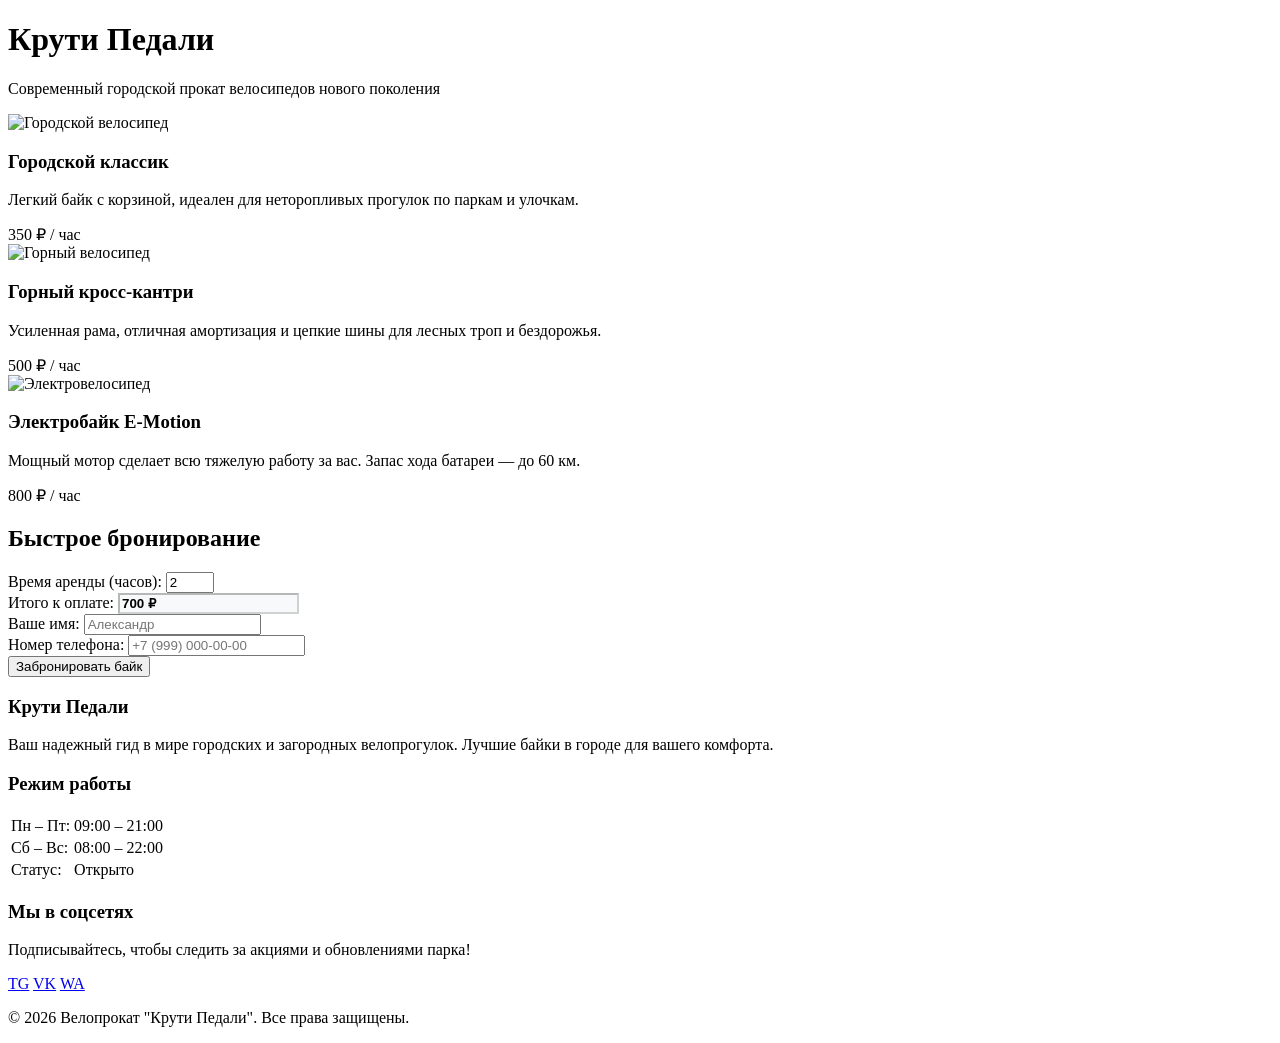
==== index.html @ fc75e069 "Add files via upload" ====
<!DOCTYPE html>
<html lang="ru">
<head>
  <meta charset="UTF-8">
  <meta name="viewport" content="width=device-width, initial-scale=1.0">
  <title>ВелоПрокат — Стильная аренда</title>
  
  <!-- Подключение шрифтов -->
  <link href="https://googleapis.com" rel="stylesheet">
  
  <!-- Подключение внешних стилей -->
  <link rel="stylesheet" href="css/s.css">
</head>
<body>

  <header>
    <h1>Крути Педали</h1>
    <p>Современный городской прокат велосипедов нового поколения</p>
  </header>

  <div class="container">
        <!-- ОБНОВЛЕННЫЙ КАТАЛОГ С РЕАЛЬНЫМИ ФОТОГРАФИЯМИ -->
    <div class="catalog">
      
      <!-- Карточка 1: Городской -->
      <div class="bike-card selected reveal-hidden" onclick="selectBike(this, 350, 'Городской')">
        <div class="bike-img-wrap">
          <img src="https://unsplash.com" alt="Городской велосипед" class="bike-photo">
        </div>
        <div class="bike-info">
          <h3>Городской классик</h3>
          <p class="bike-desc">Легкий байк с корзиной, идеален для неторопливых прогулок по паркам и улочкам.</p>
          <div class="bike-price">350 ₽ / час</div>
        </div>
      </div>
      
      <!-- Карточка 2: Горный -->
      <div class="bike-card reveal-hidden" onclick="selectBike(this, 500, 'Горный')">
        <div class="bike-img-wrap">
          <img src="https://unsplash.com" alt="Горный велосипед" class="bike-photo">
        </div>
        <div class="bike-info">
          <h3>Горный кросс-кантри</h3>
          <p class="bike-desc">Усиленная рама, отличная амортизация и цепкие шины для лесных троп и бездорожья.</p>
          <div class="bike-price">500 ₽ / час</div>
        </div>
      </div>
      
      <!-- Карточка 3: Электровелосипед -->
      <div class="bike-card reveal-hidden" onclick="selectBike(this, 800, 'Электро')">
        <div class="bike-img-wrap">
          <img src="https://unsplash.com" alt="Электровелосипед" class="bike-photo">
        </div>
        <div class="bike-info">
          <h3>Электробайк E-Motion</h3>
          <p class="bike-desc">Мощный мотор сделает всю тяжелую работу за вас. Запас хода батареи — до 60 км.</p>
          <div class="bike-price">800 ₽ / час</div>
        </div>
      </div>

    </div>


    <section class="booking-section reveal-hidden">
      <h2>Быстрое бронирование</h2>
      <form id="rentForm">
        <div class="form-row">
          <div class="form-group">
            <label for="hours">Время аренды (часов):</label>
            <input type="number" id="hours" min="1" max="24" value="2" oninput="calculateTotal()">
          </div>
          <div class="form-group">
            <label>Итого к оплате:</label>
            <input type="text" id="totalDisplay" value="700 ₽" disabled style="background: #f8f9fa; font-weight: bold; color: var(--primary);">
          </div>
        </div>

        <div class="form-row">
          <div class="form-group">
            <label for="name">Ваше имя:</label>
            <input type="text" id="name" placeholder="Александр" required>
          </div>
          <div class="form-group">
            <label for="phone">Номер телефона:</label>
            <input type="tel" id="phone" placeholder="+7 (999) 000-00-00" required>
          </div>
        </div>

        <button type="submit">Забронировать байк</button>
      </form>

      <div id="result"></div>
    </section>
  <!-- ... предыдущий код (контейнер и секция бронирования) ... -->
  </div>

  <!-- КРАСИВЫЙ ПОДВАЛ (FOOTER) -->
  <footer class="site-footer">
    <div class="footer-container">
      
      <!-- Блок 1: О нас -->
      <div class="footer-block reveal-hidden">
        <h3>Крути Педали</h3>
        <p>Ваш надежный гид в мире городских и загородных велопрогулок. Лучшие байки в городе для вашего комфорта.</p>
      </div>

      <!-- Блок 2: График работы -->
      <div class="footer-block reveal-hidden">
        <h3>Режим работы</h3>
        <table class="schedule-table">
          <tr><td>Пн – Пт:</td><td>09:00 – 21:00</td></tr>
          <tr><td>Сб – Вс:</td><td>08:00 – 22:00</td></tr>
          <tr><td class="status-title">Статус:</td><td class="status-value">Открыто</td></tr>
        </table>
      </div>

      <!-- Блок 3: Соцсети -->
      <div class="footer-block reveal-hidden">
        <h3>Мы в соцсетях</h3>
        <p>Подписывайтесь, чтобы следить за акциями и обновлениями парка!</p>
        <div class="social-links">
          <a href="#" class="social-icon telegram" title="Telegram">TG</a>
          <a href="#" class="social-icon vk" title="ВКонтакте">VK</a>
          <a href="#" class="social-icon whatsapp" title="WhatsApp">WA</a>
        </div>
      </div>

    </div>
    
    <!-- Нижняя полоса с копирайтом -->
    <div class="footer-bottom">
      <p>&copy; 2026 Велопрокат "Крути Педали". Все права защищены.</p>
    </div>
  </footer>

  <!-- Подключение локального скрипта -->
  <script src="js/s.js"></script>
</body>
</html>
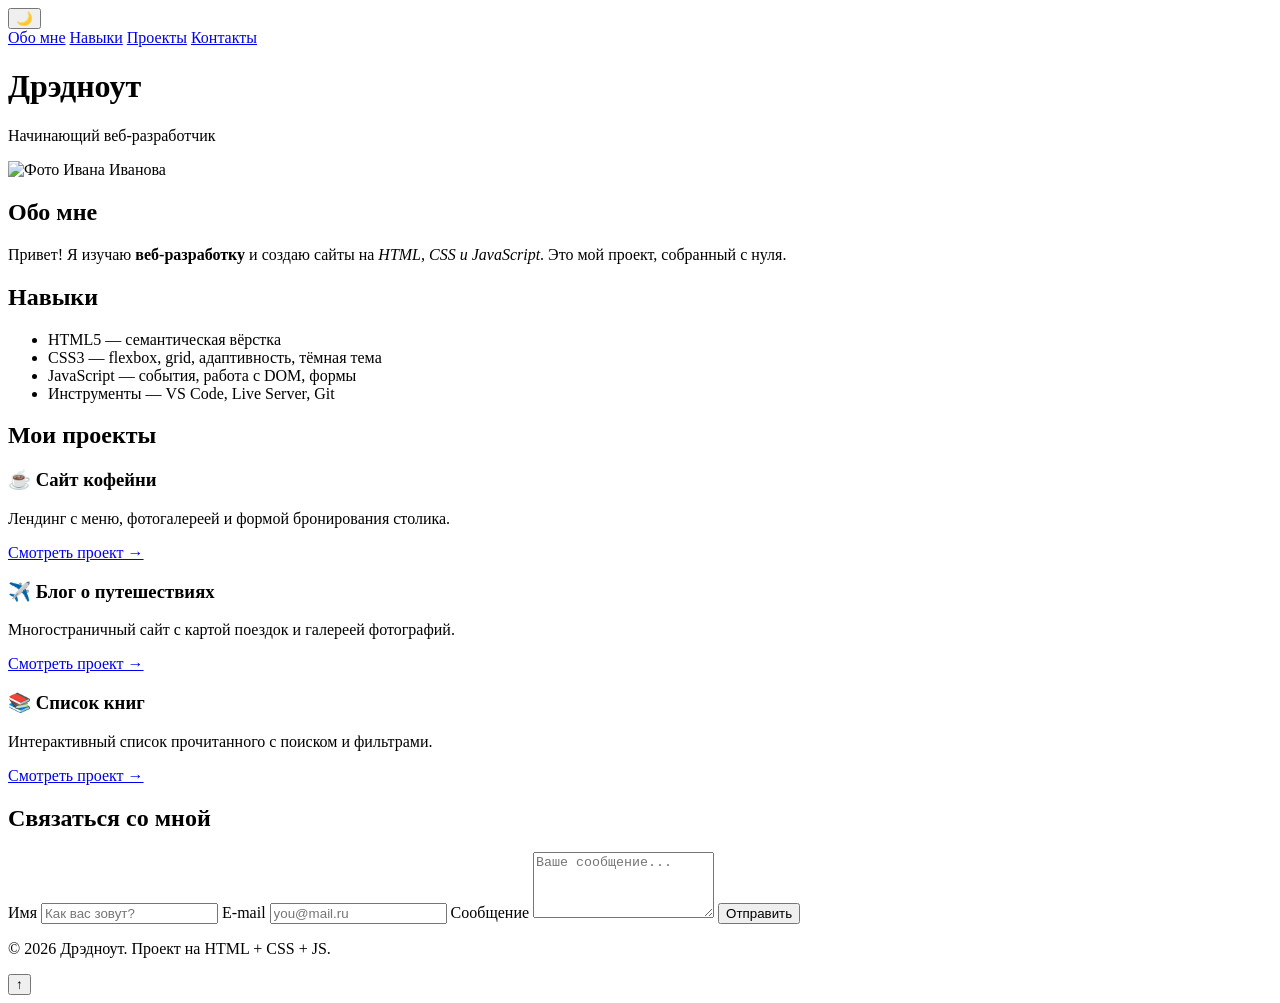
==== commit aa8b6b3e: "index.html" ====
--- a/index.html
+++ b/index.html
@@ -1,140 +1,97 @@
 <!DOCTYPE html>
 <html lang="ru">
 <head>
-  <meta charset="UTF-8">
-  <meta name="viewport" content="width=device-width, initial-scale=1.0">
-  <title>ВелоПрокат — Стильная аренда</title>
-  
-  <!-- Подключение шрифтов -->
-  <link href="https://googleapis.com" rel="stylesheet">
-  
-  <!-- Подключение внешних стилей -->
-  <link rel="stylesheet" href="css/s.css">
+    <meta charset="UTF-8">
+    <meta name="viewport" content="width=device-width, initial-scale=1.0">
+    <meta name="description" content="Портфолио начинающего веб-разработчика">
+    <title>Дрэдноут — веб-разработчик</title>
+    <link rel="stylesheet" href="css/style.css">
 </head>
 <body>
 
-  <header>
-    <h1>Крути Педали</h1>
-    <p>Современный городской прокат велосипедов нового поколения</p>
-  </header>
+    <!-- ШАПКА -->
+    <header>
+        <button id="theme-toggle" title="Сменить тему">🌙</button>
+        <nav>
+            <a href="#about">Обо мне</a>
+            <a href="#skills">Навыки</a>
+            <a href="#projects">Проекты</a>
+            <a href="#contacts">Контакты</a>
+        </nav>
+        <h1>Дрэдноут</h1>
+        <p>Начинающий веб-разработчик</p>
+    </header>
 
-  <div class="container">
-        <!-- ОБНОВЛЕННЫЙ КАТАЛОГ С РЕАЛЬНЫМИ ФОТОГРАФИЯМИ -->
-    <div class="catalog">
-      
-      <!-- Карточка 1: Городской -->
-      <div class="bike-card selected reveal-hidden" onclick="selectBike(this, 350, 'Городской')">
-        <div class="bike-img-wrap">
-          <img src="https://unsplash.com" alt="Городской велосипед" class="bike-photo">
-        </div>
-        <div class="bike-info">
-          <h3>Городской классик</h3>
-          <p class="bike-desc">Легкий байк с корзиной, идеален для неторопливых прогулок по паркам и улочкам.</p>
-          <div class="bike-price">350 ₽ / час</div>
-        </div>
-      </div>
-      
-      <!-- Карточка 2: Горный -->
-      <div class="bike-card reveal-hidden" onclick="selectBike(this, 500, 'Горный')">
-        <div class="bike-img-wrap">
-          <img src="https://unsplash.com" alt="Горный велосипед" class="bike-photo">
-        </div>
-        <div class="bike-info">
-          <h3>Горный кросс-кантри</h3>
-          <p class="bike-desc">Усиленная рама, отличная амортизация и цепкие шины для лесных троп и бездорожья.</p>
-          <div class="bike-price">500 ₽ / час</div>
-        </div>
-      </div>
-      
-      <!-- Карточка 3: Электровелосипед -->
-      <div class="bike-card reveal-hidden" onclick="selectBike(this, 800, 'Электро')">
-        <div class="bike-img-wrap">
-          <img src="https://unsplash.com" alt="Электровелосипед" class="bike-photo">
-        </div>
-        <div class="bike-info">
-          <h3>Электробайк E-Motion</h3>
-          <p class="bike-desc">Мощный мотор сделает всю тяжелую работу за вас. Запас хода батареи — до 60 км.</p>
-          <div class="bike-price">800 ₽ / час</div>
-        </div>
-      </div>
+    <main>
+        <!-- ОБО МНЕ -->
+        <section id="about">
+            <img src="img/ava.svg" alt="Фото Ивана Иванова" width="160" height="160">
+            <div>
+                <h2>Обо мне</h2>
+                <p>Привет! Я изучаю <strong>веб-разработку</strong> и создаю сайты
+                   на <em>HTML, CSS и JavaScript</em>. Это мой проект, собранный с нуля.</p>
+            </div>
+        </section>
 
-    </div>
+        <!-- НАВЫКИ -->
+        <section id="skills">
+            <h2>Навыки</h2>
+            <ul>
+                <li>HTML5 — семантическая вёрстка</li>
+                <li>CSS3 — flexbox, grid, адаптивность, тёмная тема</li>
+                <li>JavaScript — события, работа с DOM, формы</li>
+                <li>Инструменты — VS Code, Live Server, Git</li>
+            </ul>
+        </section>
 
+        <!-- ПРОЕКТЫ -->
+        <section id="projects">
+            <h2>Мои проекты</h2>
+            <article>
+                <h3>☕ Сайт кофейни</h3>
+                <p>Лендинг с меню, фотогалереей и формой бронирования столика.</p>
+                <a href="#">Смотреть проект →</a>
+            </article>
+            <article>
+                <h3>✈️ Блог о путешествиях</h3>
+                <p>Многостраничный сайт с картой поездок и галереей фотографий.</p>
+                <a href="#">Смотреть проект →</a>
+            </article>
+            <article>
+                <h3>📚 Список книг</h3>
+                <p>Интерактивный список прочитанного с поиском и фильтрами.</p>
+                <a href="#">Смотреть проект →</a>
+            </article>
+        </section>
 
-    <section class="booking-section reveal-hidden">
-      <h2>Быстрое бронирование</h2>
-      <form id="rentForm">
-        <div class="form-row">
-          <div class="form-group">
-            <label for="hours">Время аренды (часов):</label>
-            <input type="number" id="hours" min="1" max="24" value="2" oninput="calculateTotal()">
-          </div>
-          <div class="form-group">
-            <label>Итого к оплате:</label>
-            <input type="text" id="totalDisplay" value="700 ₽" disabled style="background: #f8f9fa; font-weight: bold; color: var(--primary);">
-          </div>
-        </div>
+        <!-- КОНТАКТЫ -->
+        <section id="contacts">
+            <h2>Связаться со мной</h2>
+            <form action="#" method="POST">
+                <label for="name">Имя</label>
+                <input type="text" id="name" name="name" placeholder="Как вас зовут?" required>
 
-        <div class="form-row">
-          <div class="form-group">
-            <label for="name">Ваше имя:</label>
-            <input type="text" id="name" placeholder="Александр" required>
-          </div>
-          <div class="form-group">
-            <label for="phone">Номер телефона:</label>
-            <input type="tel" id="phone" placeholder="+7 (999) 000-00-00" required>
-          </div>
-        </div>
+                <label for="email">E-mail</label>
+                <input type="email" id="email" name="email" placeholder="you@mail.ru" required>
 
-        <button type="submit">Забронировать байк</button>
-      </form>
+                <label for="msg">Сообщение</label>
+                <textarea id="msg" name="message" rows="4" placeholder="Ваше сообщение..." required></textarea>
 
-      <div id="result"></div>
-    </section>
-  <!-- ... предыдущий код (контейнер и секция бронирования) ... -->
-  </div>
+                <button type="submit">Отправить</button>
+            </form>
+            <p id="form-status" role="status"></p>
+        </section>
+    </main>
 
-  <!-- КРАСИВЫЙ ПОДВАЛ (FOOTER) -->
-  <footer class="site-footer">
-    <div class="footer-container">
-      
-      <!-- Блок 1: О нас -->
-      <div class="footer-block reveal-hidden">
-        <h3>Крути Педали</h3>
-        <p>Ваш надежный гид в мире городских и загородных велопрогулок. Лучшие байки в городе для вашего комфорта.</p>
-      </div>
+    <!-- ПОДВАЛ -->
+    <footer>
+        <p>© <span id="year">2026</span> Дрэдноут. Проект на HTML + CSS + JS.</p>
+    </footer>
 
-      <!-- Блок 2: График работы -->
-      <div class="footer-block reveal-hidden">
-        <h3>Режим работы</h3>
-        <table class="schedule-table">
-          <tr><td>Пн – Пт:</td><td>09:00 – 21:00</td></tr>
-          <tr><td>Сб – Вс:</td><td>08:00 – 22:00</td></tr>
-          <tr><td class="status-title">Статус:</td><td class="status-value">Открыто</td></tr>
-        </table>
-      </div>
+    <!-- КНОПКА «НАВЕРХ» -->
+    <button id="to-top" title="Наверх">↑</button>
 
-      <!-- Блок 3: Соцсети -->
-      <div class="footer-block reveal-hidden">
-        <h3>Мы в соцсетях</h3>
-        <p>Подписывайтесь, чтобы следить за акциями и обновлениями парка!</p>
-        <div class="social-links">
-          <a href="#" class="social-icon telegram" title="Telegram">TG</a>
-          <a href="#" class="social-icon vk" title="ВКонтакте">VK</a>
-          <a href="#" class="social-icon whatsapp" title="WhatsApp">WA</a>
-        </div>
-      </div>
-
-    </div>
-    
-    <!-- Нижняя полоса с копирайтом -->
-    <div class="footer-bottom">
-      <p>&copy; 2026 Велопрокат "Крути Педали". Все права защищены.</p>
-    </div>
-  </footer>
-
-  <!-- Подключение локального скрипта -->
-  <script src="js/s.js"></script>
+    <!-- JAVASCRIPT (defer = выполнится после загрузки HTML) -->
+    <script src="js/script.js" defer></script>
 </body>
 </html>
-
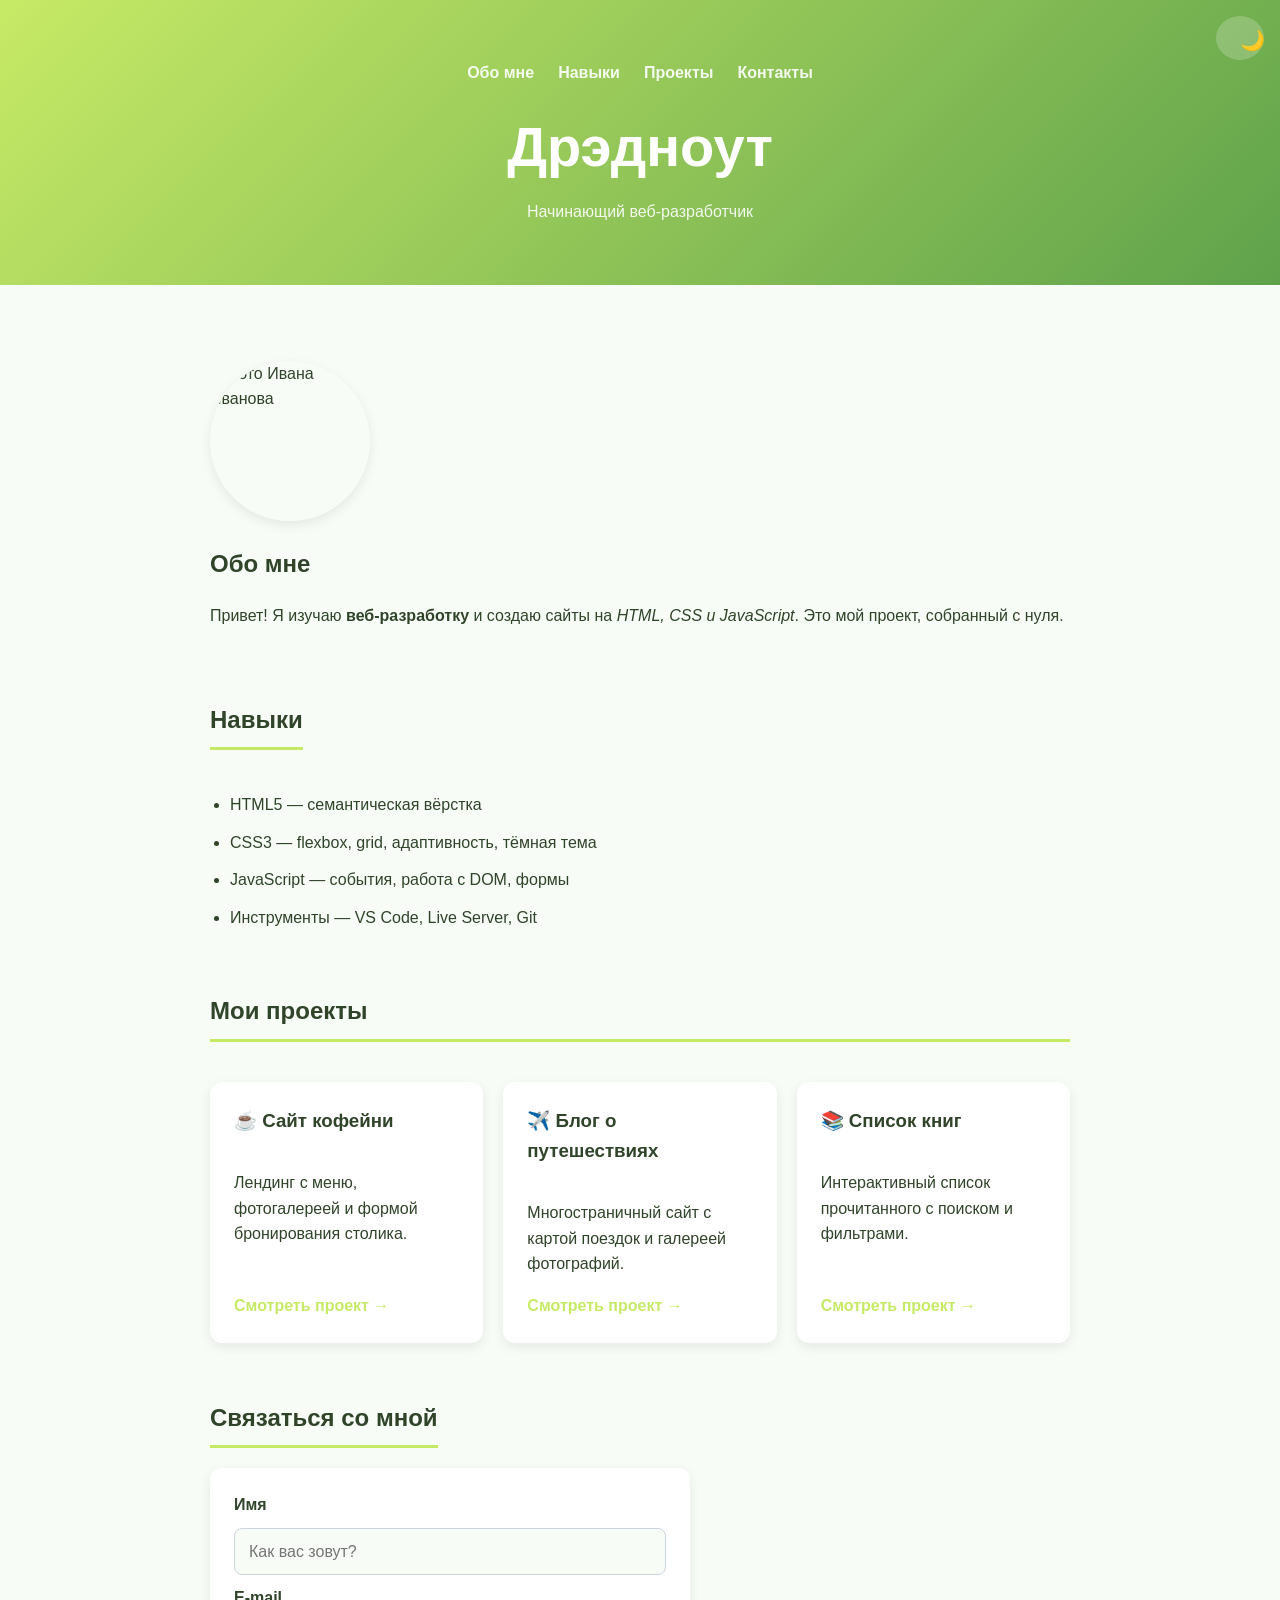
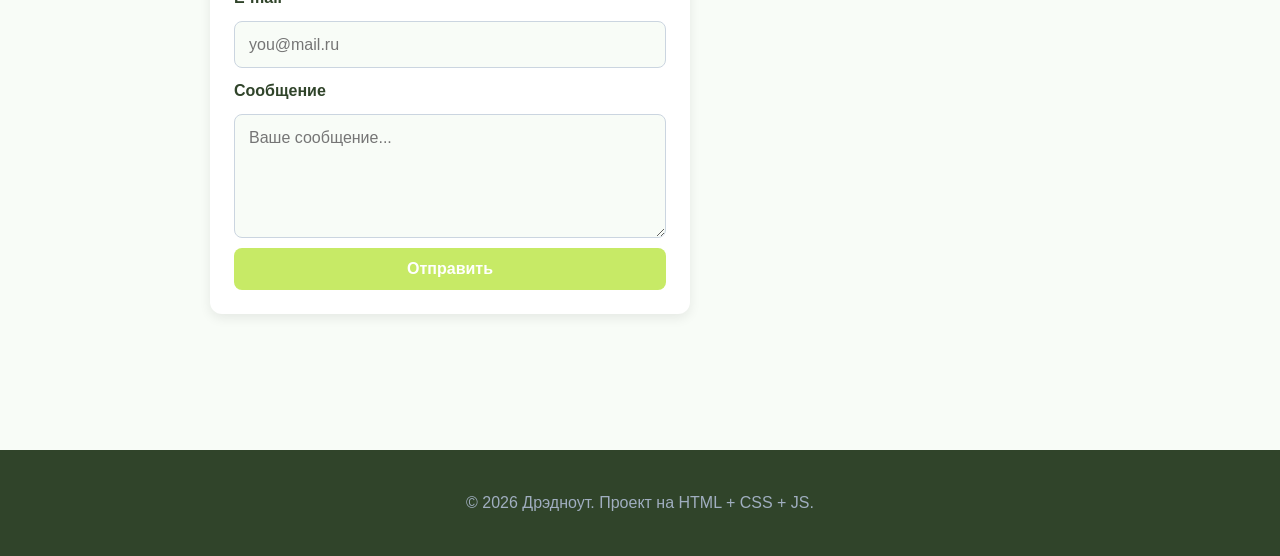
==== commit ea077b45: "Update index.html" ====
--- a/index.html
+++ b/index.html
@@ -25,7 +25,7 @@
     <main>
         <!-- ОБО МНЕ -->
         <section id="about">
-            <img src="img/ava.svg" alt="Фото Ивана Иванова" width="160" height="160">
+            <img src="avatar/ava.svg" alt="Фото Ивана Иванова" width="160" height="160">
             <div>
                 <h2>Обо мне</h2>
                 <p>Привет! Я изучаю <strong>веб-разработку</strong> и создаю сайты
--- a/css/style.css
+++ b/css/style.css
@@ -0,0 +1,267 @@
+/* ============ 0. ПЕРЕМЕННЫЕ И СБРОС ============ */
+:root {
+    --color-main: #c7ea66;
+    --color-main-dark: #c7ea66;
+    --color-accent: #ffd700;
+    --color-dark: #30442a;
+    --color-text: #30442a;
+    --color-bg: #f8fcf7;
+    --color-card: #ffffff;
+    --color-border: #cbd5e0;
+    --radius: 12px;
+    --shadow: 0 4px 12px rgba(0, 0, 0, 0.08);
+}
+
+/* Тёмная тема: переключается кнопкой через <html class="dark"> */
+html.dark {
+        --color-text: #e2e8f0;
+        --color-bg: #30442a;
+        --color-card: #30442a;
+        --color-border: #4a5568;
+        --color-dark: #30442a;
+        --shadow: 0 4px 12px rgba(0, 0, 0, 0.4);
+}
+
+*, *::before, *::after { box-sizing: border-box; }
+
+html { scroll-behavior: smooth; }   /* плавная прокрутка к якорям */
+
+body {
+    margin: 0;
+    font-family: 'Segoe UI', Arial, sans-serif;
+    font-size: 16px;
+    line-height: 1.6;
+    color: var(--color-text);
+    background: var(--color-bg);
+}
+
+img { max-width: 100%; height: auto; display: block; }
+
+/* ============ 1. ШАПКА И НАВИГАЦИЯ ============ */
+header {
+    position: relative;             /* чтобы позиционировать кнопку темы */
+    background: linear-gradient(135deg, #c7ea66, #5fa24b);
+    color: #fff;
+    text-align: center;
+    padding: 60px 20px;
+}
+
+header h1 {
+    font-size: clamp(2rem, 5vw, 3.5rem);
+    margin: 16px 0 8px;
+}
+
+header p { margin: 0; opacity: 0.9; }
+
+nav {
+    display: flex;
+    justify-content: center;
+    flex-wrap: wrap;
+    gap: 24px;
+}
+
+nav a {
+    color: rgba(255, 255, 255, 0.9);
+    text-decoration: none;
+    font-weight: 600;
+    transition: color 0.2s;
+}
+
+nav a:hover { color: var(--color-accent); }
+
+/* Кнопка смены темы в углу шапки */
+#theme-toggle {
+    position: absolute;
+    top: 16px;
+    right: 16px;
+    width: 44px;
+    height: 44px;
+    background: rgba(255, 255, 255, 0.2);
+    border: none;
+    border-radius: 50%;
+    font-size: 20px;
+    cursor: pointer;
+    transition: background 0.2s;
+}
+
+#theme-toggle:hover { background: rgba(255, 255, 255, 0.35); }
+
+/* ============ 2. ОСНОВНОЙ КОНТЕНТ ============ */
+main {
+    max-width: 900px;
+    margin: 0 auto;
+    padding: 20px;
+}
+
+section { margin: 56px 0; }
+
+section h2 {
+    color: var(--color-text);
+    border-bottom: 3px solid var(--color-main);
+    padding-bottom: 8px;
+    display: inline-block;
+    margin-top: 0;
+}
+
+/* «Обо мне»: фото слева, текст справа */
+#about {
+    display: flex;
+    flex-wrap: wrap;
+    align-items: center;
+    gap: 24px;
+}
+
+#about img {
+    border-radius: 50%;
+    width: 160px;
+    height: 160px;
+    object-fit: cover;
+    box-shadow: var(--shadow);
+}
+
+#about h2 { display: block; border: none; padding: 0; }
+
+/* ============ 3. НАВЫКИ ============ */
+#skills ul { padding-left: 20px; }
+#skills li { padding: 6px 0; }
+
+/* ============ 4. КАРТОЧКИ ПРОЕКТОВ ============ */
+#projects {
+    display: grid;
+    grid-template-columns: repeat(auto-fit, minmax(260px, 1fr));
+    gap: 20px;
+}
+
+#projects h2 { grid-column: 1 / -1; }   /* заголовок на всю ширину */
+
+article {
+    display: flex;
+    flex-direction: column;
+    background: var(--color-card);
+    border-radius: var(--radius);
+    box-shadow: var(--shadow);
+    padding: 24px;
+    transition: transform 0.2s, box-shadow 0.2s;
+}
+
+article:hover {
+    transform: translateY(-4px);
+    box-shadow: 0 8px 20px rgba(0, 0, 0, 0.12);
+}
+
+article h3 { margin-top: 0; }
+
+article a {
+    margin-top: auto;              /* прижать ссылку к низу карточки */
+    color: var(--color-main);
+    font-weight: 600;
+    text-decoration: none;
+}
+
+article a:hover { text-decoration: underline; }
+
+/* ============ 5. ФОРМА И СООБЩЕНИЕ ============ */
+form {
+    display: flex;
+    flex-direction: column;
+    gap: 10px;
+    background: var(--color-card);
+    padding: 24px;
+    border-radius: var(--radius);
+    box-shadow: var(--shadow);
+    max-width: 480px;
+}
+
+label { font-weight: 600; }
+
+input, textarea {
+    padding: 10px 14px;
+    border: 1px solid var(--color-border);
+    border-radius: 8px;
+    font: inherit;
+    background: var(--color-bg);
+    color: var(--color-text);
+}
+
+input:focus, textarea:focus {
+    outline: none;
+    border-color: var(--color-main);
+    box-shadow: 0 0 0 3px rgba(43, 108, 176, 0.25);
+}
+
+input:invalid:not(:placeholder-shown),
+textarea:invalid:not(:placeholder-shown) {
+    border-color: #e53e3e;
+}
+
+button {
+    background: var(--color-main);
+    color: #fff;
+    border: none;
+    padding: 12px 24px;
+    border-radius: 8px;
+    font-size: 1rem;
+    font-weight: 600;
+    cursor: pointer;
+    transition: background 0.2s;
+}
+
+button:hover { background: var(--color-main-dark); }
+
+/* Сообщение об успешной отправке (показывается через класс .visible из JS) */
+#form-status {
+    max-width: 480px;
+    margin-top: 12px;
+    border-radius: 8px;
+    color: #2f855a;
+    font-weight: 600;
+    opacity: 0;
+    transition: opacity 0.3s;
+}
+
+#form-status.visible {
+    opacity: 1;
+    padding: 12px;
+    background: #f0fff4;
+}
+
+/* ============ 6. ПОДВАЛ ============ */
+footer {
+    background: var(--color-dark);
+    color: #a0aec0;
+    text-align: center;
+    padding: 24px;
+    margin-top: 60px;
+}
+
+/* ============ 7. КНОПКА «НАВЕРХ» ============ */
+#to-top {
+    position: fixed;
+    bottom: 24px;
+    right: 24px;
+    width: 48px;
+    height: 48px;
+    border-radius: 50%;
+    border: none;
+    background: var(--color-main);
+    color: #fff;
+    font-size: 22px;
+    cursor: pointer;
+    box-shadow: var(--shadow);
+    opacity: 0;
+    visibility: hidden;             /* скрыта, пока не прокрутили */
+    transition: opacity 0.3s, visibility 0.3s;
+}
+
+#to-top.visible {
+    opacity: 1;
+    visibility: visible;
+}
+
+/* ============ 8. АДАПТИВНОСТЬ ============ */
+@media (max-width: 600px) {
+    header { padding: 48px 16px 40px; }
+    nav { gap: 14px; font-size: 0.9rem; }
+    #about { flex-direction: column; text-align: center; }
+    section { margin: 40px 0; }
+}
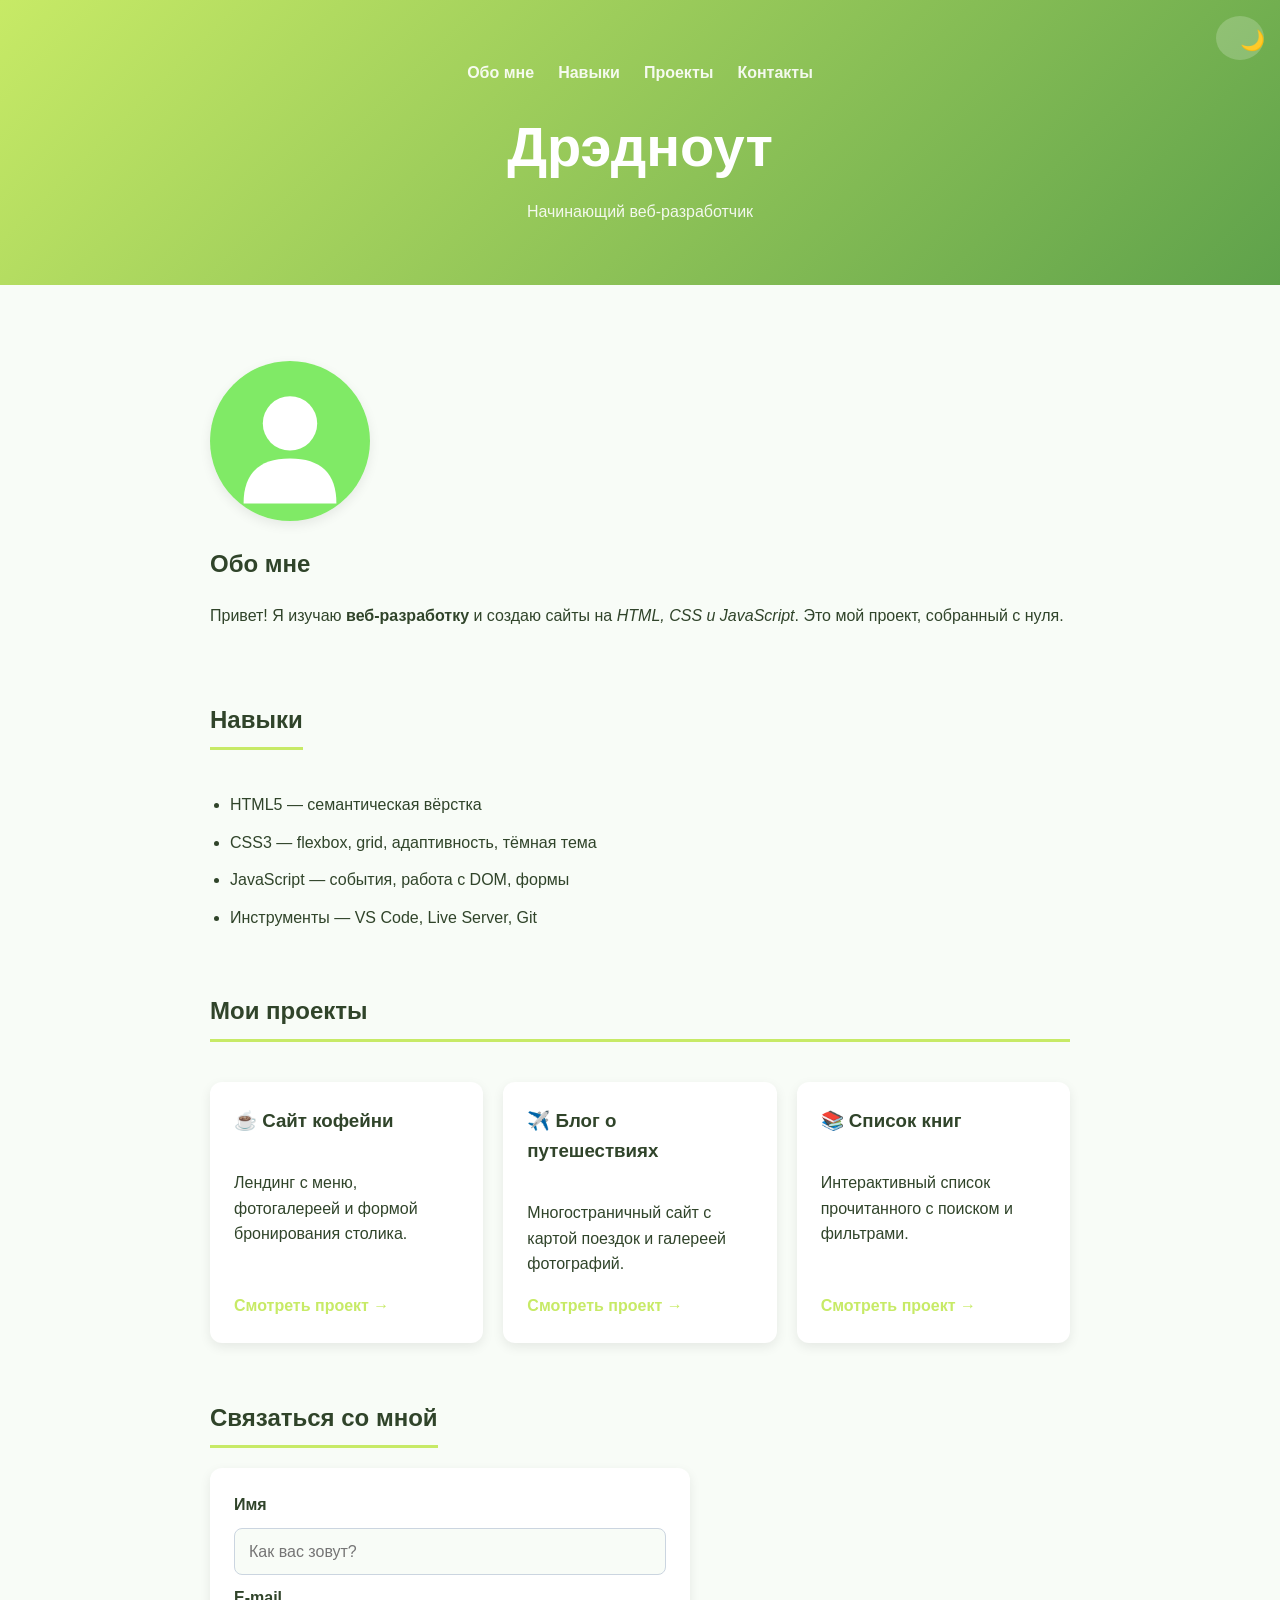
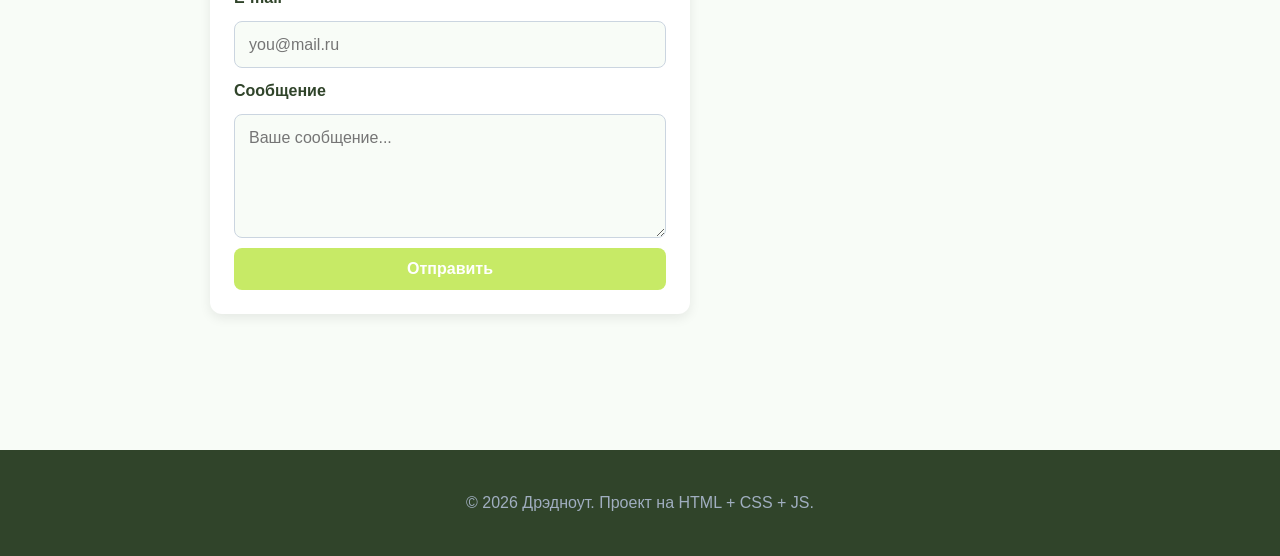
==== commit 47e6591d: "Update index.html" ====
--- a/index.html
+++ b/index.html
@@ -25,7 +25,7 @@
     <main>
         <!-- ОБО МНЕ -->
         <section id="about">
-            <img src="avatar/ava.svg" alt="Фото Ивана Иванова" width="160" height="160">
+            <img src="avatar/avatar.svg" alt="Фото Ивана Иванова" width="160" height="160">
             <div>
                 <h2>Обо мне</h2>
                 <p>Привет! Я изучаю <strong>веб-разработку</strong> и создаю сайты
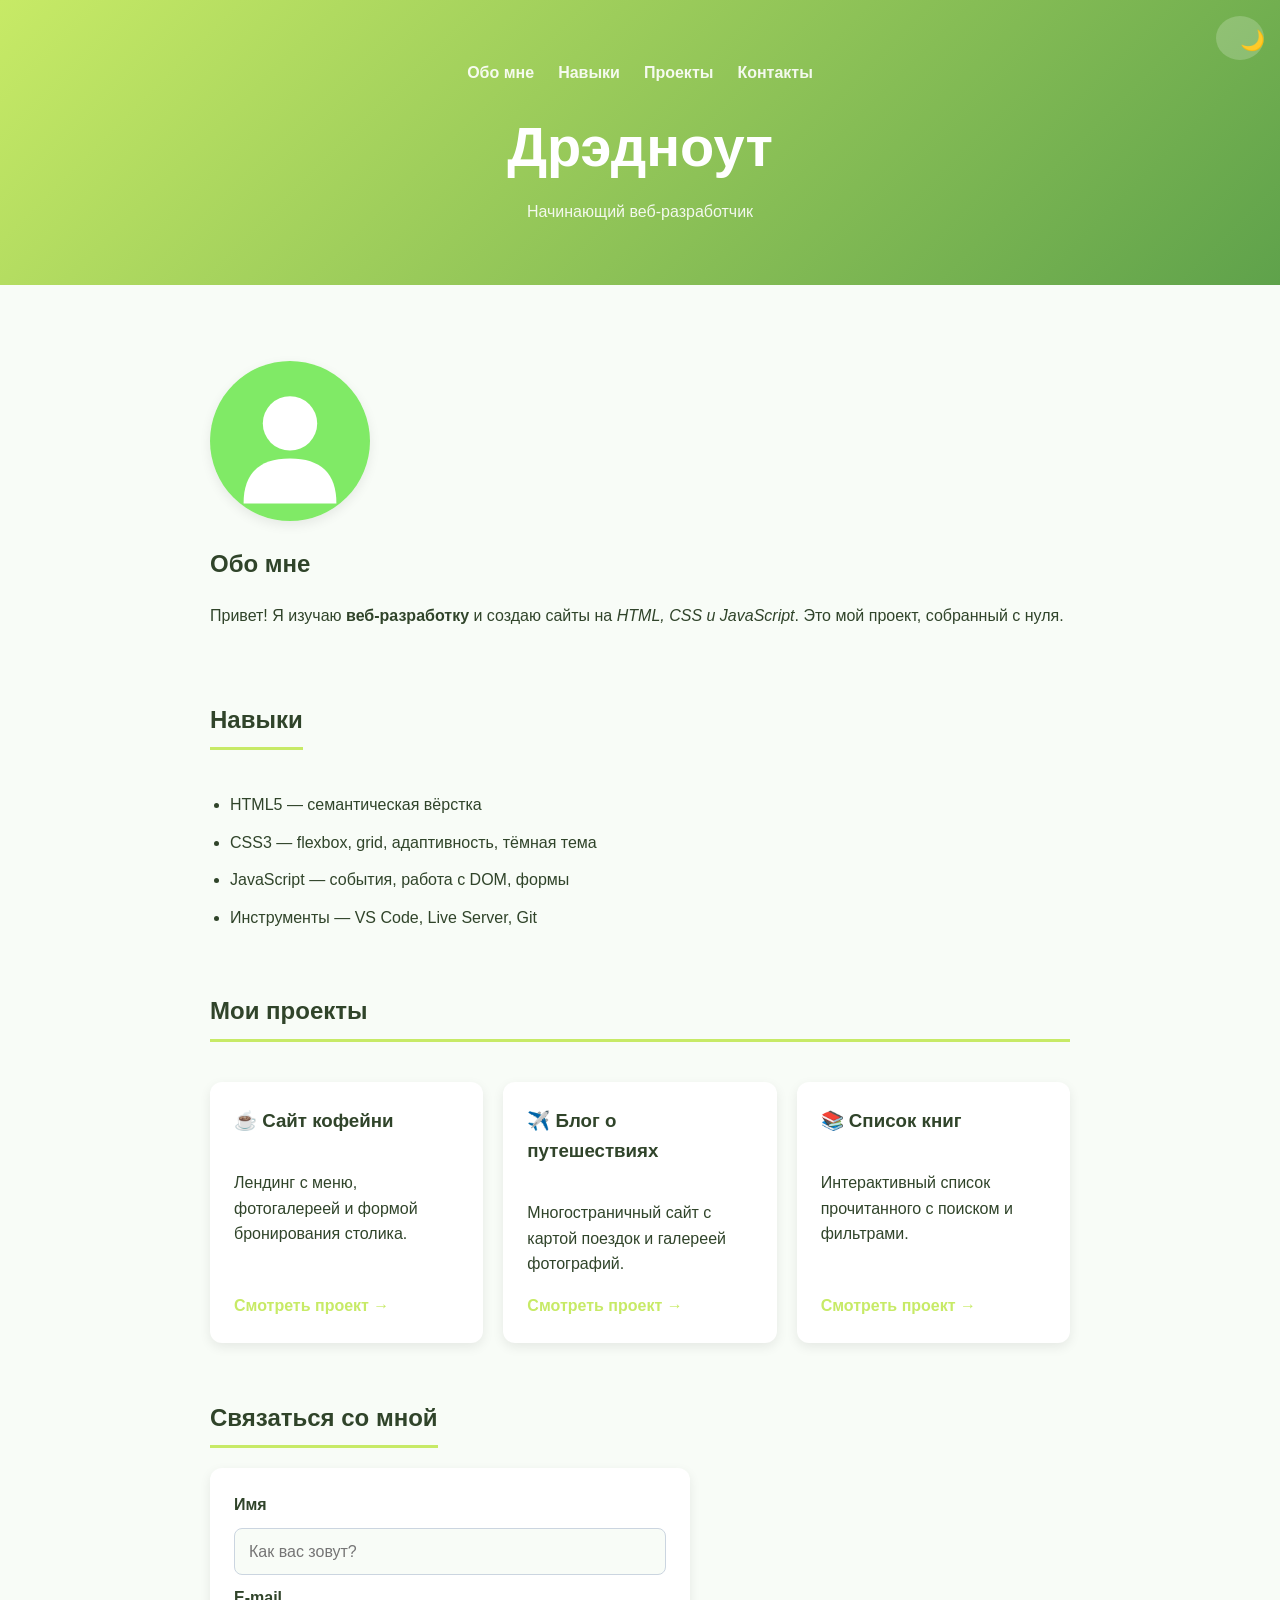
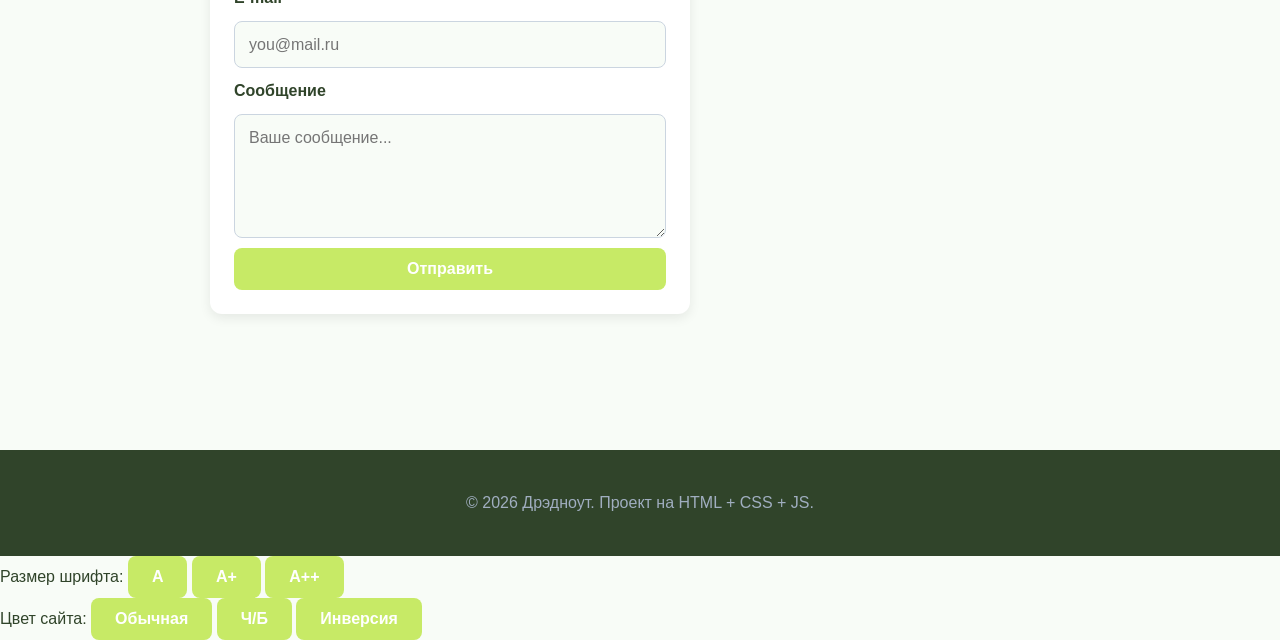
==== commit 0be30593: "Update index.html" ====
--- a/index.html
+++ b/index.html
@@ -95,3 +95,18 @@
     <script src="js/script.js" defer></script>
 </body>
 </html>
+<!-- ПАНЕЛЬ ДЛЯ СЛАБОВИДЯЩИХ -->
+<div id="accessibility-panel" class="a11y-panel" role="region" aria-label="Панель для слабовидящих">
+    <div class="a11y-group">
+        <span>Размер шрифта:</span>
+        <button id="font-normal" aria-label="Обычный шрифт">А</button>
+        <button id="font-large" aria-label="Увеличенный шрифт">А+</button>
+        <button id="font-xlarge" aria-label="Очень большой шрифт">А++</button>
+    </div>
+    <div class="a11y-group">
+        <span>Цвет сайта:</span>
+        <button id="theme-default" aria-label="Обычная тема">Обычная</button>
+        <button id="theme-bw" class="btn-bw" aria-label="Черно-белая тема">Ч/Б</button>
+        <button id="theme-invert" class="btn-invert" aria-label="Инверсная тема">Инверсия</button>
+    </div>
+</div>
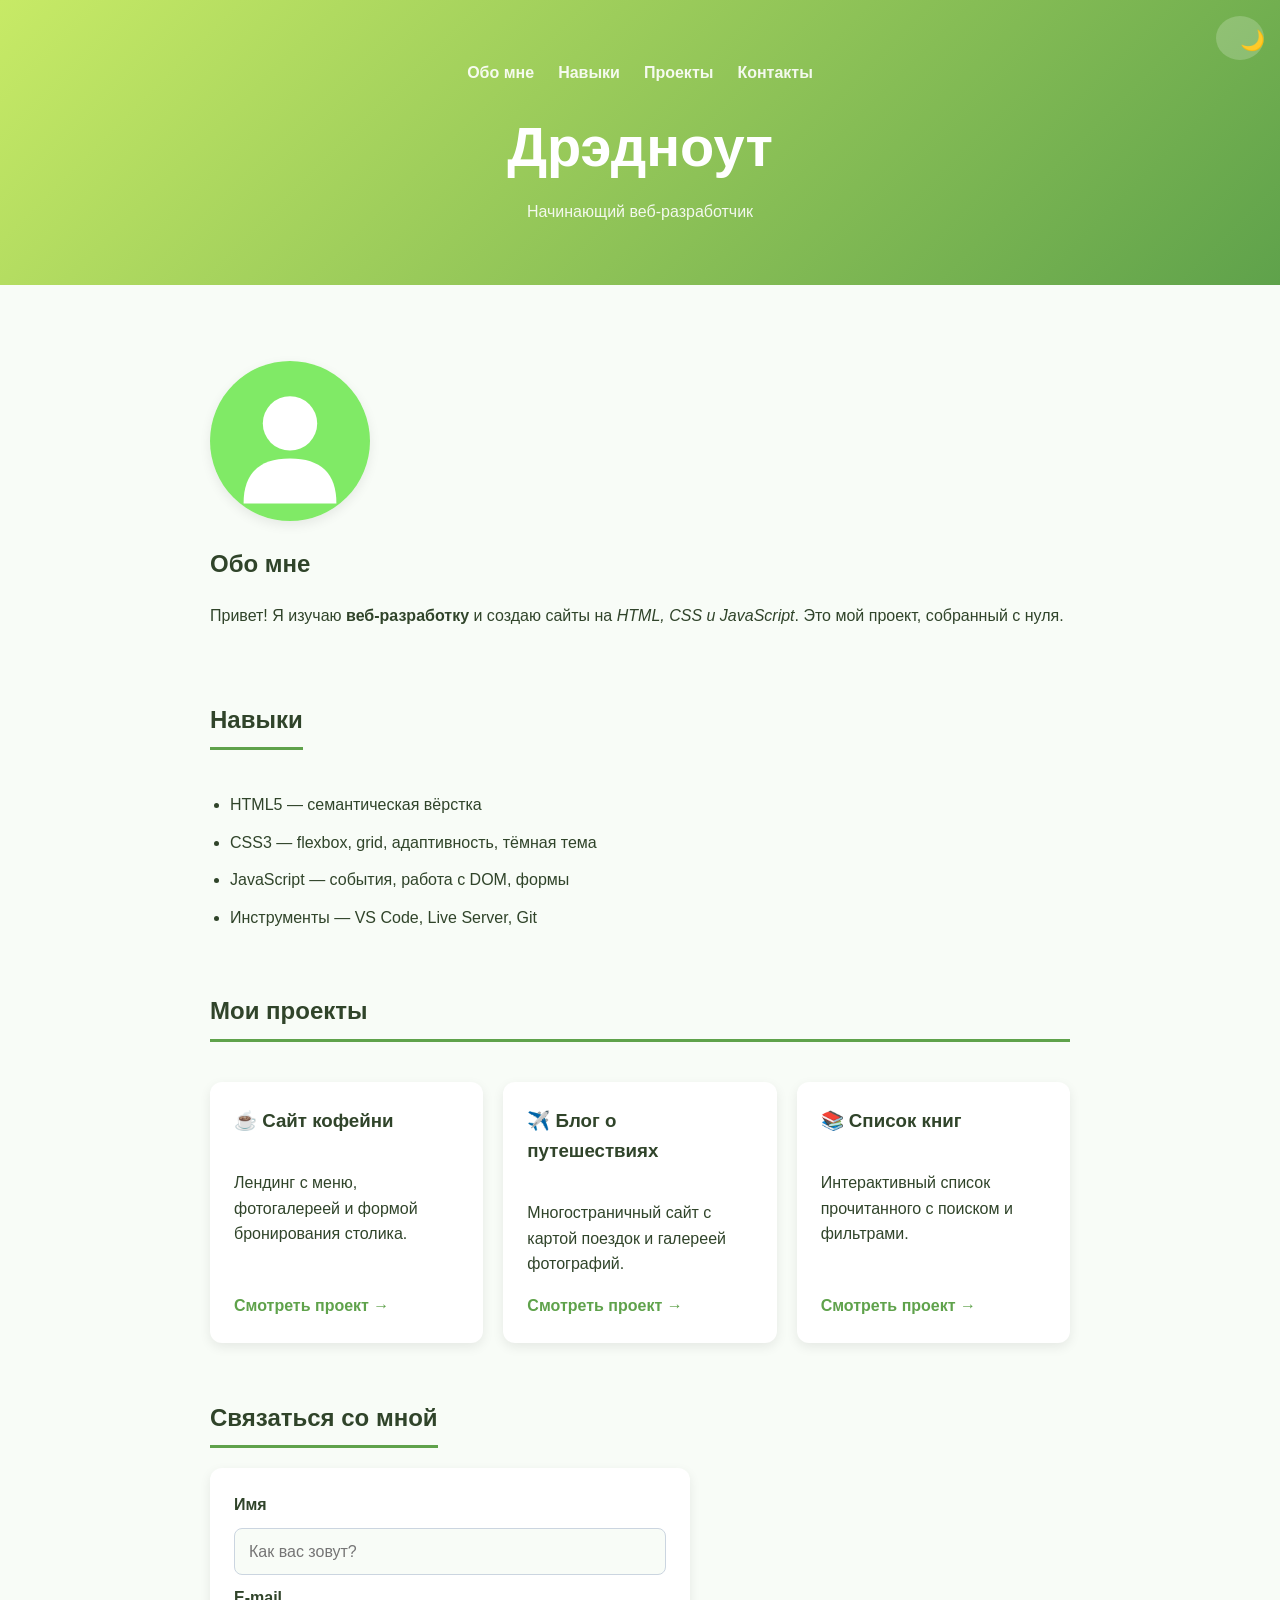
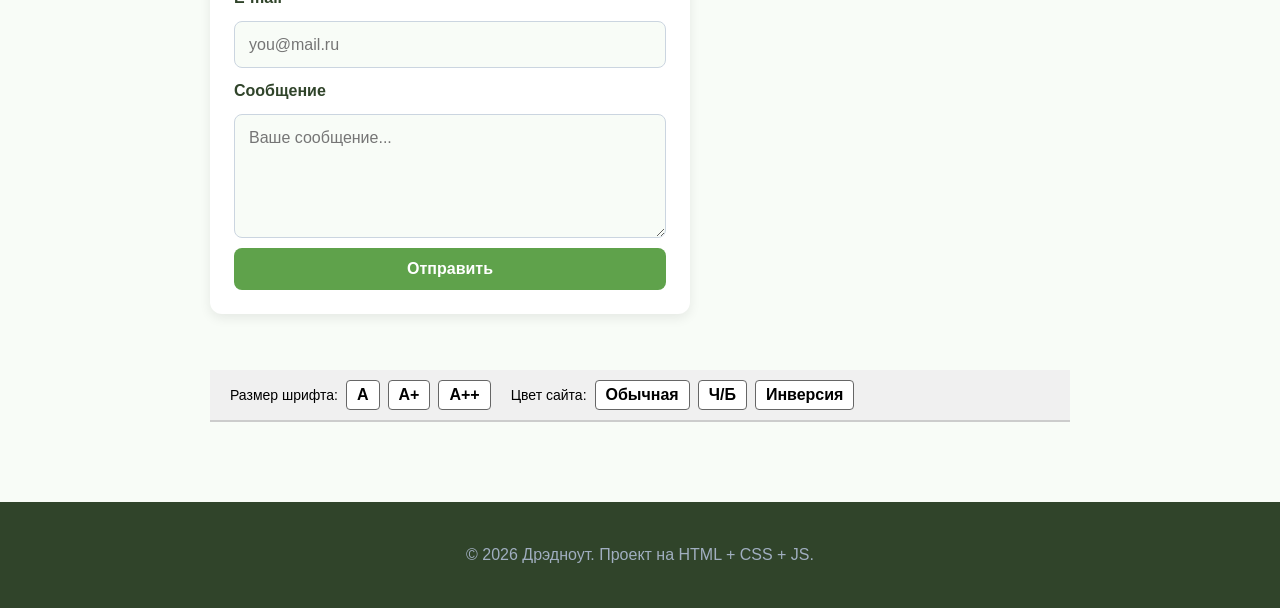
==== commit 9782750b: "Add files via upload" ====
--- a/index.html
+++ b/index.html
@@ -1,112 +1,111 @@
 <!DOCTYPE html>
 <html lang="ru">
 <head>
-    <meta charset="UTF-8">
-    <meta name="viewport" content="width=device-width, initial-scale=1.0">
-    <meta name="description" content="Портфолио начинающего веб-разработчика">
-    <title>Дрэдноут — веб-разработчик</title>
-    <link rel="stylesheet" href="css/style.css">
+  <meta charset="UTF-8">
+  <meta name="viewport" content="width=device-width, initial-scale=1.0">
+  <meta name="description" content="Портфолио начинающего веб-разработчика">
+  <title>Дрэдноут — веб-разработчик</title>
+  <link rel="stylesheet" href="css/style.css">
 </head>
 <body>
+  <!-- ШАПКА -->
+  <header>
+    <button id="theme-toggle" title="Сменить тему">🌙</button>
+    <nav>
+      <a href="#about">Обо мне</a>
+      <a href="#skills">Навыки</a>
+      <a href="#projects">Проекты</a>
+      <a href="#contacts">Контакты</a>
+    </nav>
+    <h1>Дрэдноут</h1>
+    <p>Начинающий веб-разработчик</p>
+  </header>
 
-    <!-- ШАПКА -->
-    <header>
-        <button id="theme-toggle" title="Сменить тему">🌙</button>
-        <nav>
-            <a href="#about">Обо мне</a>
-            <a href="#skills">Навыки</a>
-            <a href="#projects">Проекты</a>
-            <a href="#contacts">Контакты</a>
-        </nav>
-        <h1>Дрэдноут</h1>
-        <p>Начинающий веб-разработчик</p>
-    </header>
+  <main>
+    <!-- ОБО МНЕ -->
+    <section id="about">
+      <img src="avatar/avatar.svg" alt="Аватарка Дрэдноута" width="160" height="160">
+      <div>
+        <h2>Обо мне</h2>
+        <p>Привет! Я изучаю <strong>веб-разработку</strong> и создаю сайты на <em>HTML, CSS и JavaScript</em>. Это мой проект, собранный с нуля.</p>
+      </div>
+    </section>
 
-    <main>
-        <!-- ОБО МНЕ -->
-        <section id="about">
-            <img src="avatar/avatar.svg" alt="Фото Ивана Иванова" width="160" height="160">
-            <div>
-                <h2>Обо мне</h2>
-                <p>Привет! Я изучаю <strong>веб-разработку</strong> и создаю сайты
-                   на <em>HTML, CSS и JavaScript</em>. Это мой проект, собранный с нуля.</p>
-            </div>
-        </section>
+    <!-- НАВЫКИ -->
+    <section id="skills">
+      <h2>Навыки</h2>
+      <ul>
+        <li>HTML5 — семантическая вёрстка</li>
+        <li>CSS3 — flexbox, grid, адаптивность, тёмная тема</li>
+        <li>JavaScript — события, работа с DOM, формы</li>
+        <li>Инструменты — VS Code, Live Server, Git</li>
+      </ul>
+    </section>
 
-        <!-- НАВЫКИ -->
-        <section id="skills">
-            <h2>Навыки</h2>
-            <ul>
-                <li>HTML5 — семантическая вёрстка</li>
-                <li>CSS3 — flexbox, grid, адаптивность, тёмная тема</li>
-                <li>JavaScript — события, работа с DOM, формы</li>
-                <li>Инструменты — VS Code, Live Server, Git</li>
-            </ul>
-        </section>
+    <!-- ПРОЕКТЫ -->
+    <section id="projects">
+      <h2>Мои проекты</h2>
+      <article>
+        <h3>☕ Сайт кофейни</h3>
+        <p>Лендинг с меню, фотогалереей и формой бронирования столика.</p>
+        <a href="#">Смотреть проект →</a>
+      </article>
+      <article>
+        <h3>✈️ Блог о путешествиях</h3>
+        <p>Многостраничный сайт с картой поездок и галереей фотографий.</p>
+        <a href="#">Смотреть проект →</a>
+      </article>
+      <article>
+        <h3>📚 Список книг</h3>
+        <p>Интерактивный список прочитанного с поиском и фильтрами.</p>
+        <a href="#">Смотреть проект →</a>
+      </article>
+    </section>
 
-        <!-- ПРОЕКТЫ -->
-        <section id="projects">
-            <h2>Мои проекты</h2>
-            <article>
-                <h3>☕ Сайт кофейни</h3>
-                <p>Лендинг с меню, фотогалереей и формой бронирования столика.</p>
-                <a href="#">Смотреть проект →</a>
-            </article>
-            <article>
-                <h3>✈️ Блог о путешествиях</h3>
-                <p>Многостраничный сайт с картой поездок и галереей фотографий.</p>
-                <a href="#">Смотреть проект →</a>
-            </article>
-            <article>
-                <h3>📚 Список книг</h3>
-                <p>Интерактивный список прочитанного с поиском и фильтрами.</p>
-                <a href="#">Смотреть проект →</a>
-            </article>
-        </section>
+    <!-- КОНТАКТЫ -->
+    <section id="contacts">
+      <h2>Связаться со мной</h2>
+      <form action="#" method="POST">
+        <label for="name">Имя</label>
+        <input type="text" id="name" name="name" placeholder="Как вас зовут?" required>
+        
+        <label for="email">E-mail</label>
+        <input type="email" id="email" name="email" placeholder="you@mail.ru" required>
+        
+        <label for="msg">Сообщение</label>
+        <textarea id="msg" name="message" rows="4" placeholder="Ваше сообщение..." required></textarea>
+        
+        <button type="submit">Отправить</button>
+      </form>
+      <p id="form-status" role="status"></p>
+    </section>
 
-        <!-- КОНТАКТЫ -->
-        <section id="contacts">
-            <h2>Связаться со мной</h2>
-            <form action="#" method="POST">
-                <label for="name">Имя</label>
-                <input type="text" id="name" name="name" placeholder="Как вас зовут?" required>
-
-                <label for="email">E-mail</label>
-                <input type="email" id="email" name="email" placeholder="you@mail.ru" required>
-
-                <label for="msg">Сообщение</label>
-                <textarea id="msg" name="message" rows="4" placeholder="Ваше сообщение..." required></textarea>
-
-                <button type="submit">Отправить</button>
-            </form>
-            <p id="form-status" role="status"></p>
-        </section>
-    </main>
-
-    <!-- ПОДВАЛ -->
-    <footer>
-        <p>© <span id="year">2026</span> Дрэдноут. Проект на HTML + CSS + JS.</p>
-    </footer>
-
-    <!-- КНОПКА «НАВЕРХ» -->
-    <button id="to-top" title="Наверх">↑</button>
-
-    <!-- JAVASCRIPT (defer = выполнится после загрузки HTML) -->
-    <script src="js/script.js" defer></script>
-</body>
-</html>
-<!-- ПАНЕЛЬ ДЛЯ СЛАБОВИДЯЩИХ -->
-<div id="accessibility-panel" class="a11y-panel" role="region" aria-label="Панель для слабовидящих">
-    <div class="a11y-group">
+    <!-- ПАНЕЛЬ ДЛЯ СЛАБОВИДЯЩИХ -->
+    <div id="accessibility-panel" class="a11y-panel" role="region" aria-label="Панель для слабовидящих">
+      <div class="a11y-group">
         <span>Размер шрифта:</span>
         <button id="font-normal" aria-label="Обычный шрифт">А</button>
         <button id="font-large" aria-label="Увеличенный шрифт">А+</button>
         <button id="font-xlarge" aria-label="Очень большой шрифт">А++</button>
-    </div>
-    <div class="a11y-group">
+      </div>
+      <div class="a11y-group">
         <span>Цвет сайта:</span>
         <button id="theme-default" aria-label="Обычная тема">Обычная</button>
         <button id="theme-bw" class="btn-bw" aria-label="Черно-белая тема">Ч/Б</button>
         <button id="theme-invert" class="btn-invert" aria-label="Инверсная тема">Инверсия</button>
+      </div>
     </div>
-</div>
+  </main>
+
+  <!-- ПОДВАЛ -->
+  <footer>
+    <p>© <span id="year">2026</span> Дрэдноут. Проект на HTML + CSS + JS.</p>
+  </footer>
+
+  <!-- КНОПКА «НАВЕРХ» -->
+  <button id="to-top" title="Наверх">↑</button>
+
+  <!-- JAVASCRIPT -->
+  <script src="js/script.js" defer></script>
+</body>
+</html>
--- a/css/style.css
+++ b/css/style.css
@@ -1,7 +1,7 @@
 /* ============ 0. ПЕРЕМЕННЫЕ И СБРОС ============ */
 :root {
-    --color-main: #c7ea66;
-    --color-main-dark: #c7ea66;
+    --color-main: #5fa24b;       
+    --color-main-dark: #4a8239;  
     --color-accent: #ffd700;
     --color-dark: #30442a;
     --color-text: #30442a;
@@ -14,17 +14,17 @@
 
 /* Тёмная тема: переключается кнопкой через <html class="dark"> */
 html.dark {
-        --color-text: #e2e8f0;
-        --color-bg: #30442a;
-        --color-card: #30442a;
-        --color-border: #4a5568;
-        --color-dark: #30442a;
-        --shadow: 0 4px 12px rgba(0, 0, 0, 0.4);
+    --color-text: #e2e8f0;
+    --color-bg: #1a2617;        
+    --color-card: #253520;      
+    --color-border: #4a5568;
+    --color-dark: #121a10;
+    --shadow: 0 4px 12px rgba(0, 0, 0, 0.4);
 }
 
 *, *::before, *::after { box-sizing: border-box; }
 
-html { scroll-behavior: smooth; }   /* плавная прокрутка к якорям */
+html { scroll-behavior: smooth; }   
 
 body {
     margin: 0;
@@ -39,7 +39,7 @@
 
 /* ============ 1. ШАПКА И НАВИГАЦИЯ ============ */
 header {
-    position: relative;             /* чтобы позиционировать кнопку темы */
+    position: relative;             
     background: linear-gradient(135deg, #c7ea66, #5fa24b);
     color: #fff;
     text-align: center;
@@ -69,7 +69,6 @@
 
 nav a:hover { color: var(--color-accent); }
 
-/* Кнопка смены темы в углу шапки */
 #theme-toggle {
     position: absolute;
     top: 16px;
@@ -103,7 +102,6 @@
     margin-top: 0;
 }
 
-/* «Обо мне»: фото слева, текст справа */
 #about {
     display: flex;
     flex-wrap: wrap;
@@ -132,7 +130,7 @@
     gap: 20px;
 }
 
-#projects h2 { grid-column: 1 / -1; }   /* заголовок на всю ширину */
+#projects h2 { grid-column: 1 / -1; }   
 
 article {
     display: flex;
@@ -152,7 +150,7 @@
 article h3 { margin-top: 0; }
 
 article a {
-    margin-top: auto;              /* прижать ссылку к низу карточки */
+    margin-top: auto;              
     color: var(--color-main);
     font-weight: 600;
     text-decoration: none;
@@ -208,7 +206,6 @@
 
 button:hover { background: var(--color-main-dark); }
 
-/* Сообщение об успешной отправке (показывается через класс .visible из JS) */
 #form-status {
     max-width: 480px;
     margin-top: 12px;
@@ -249,7 +246,7 @@
     cursor: pointer;
     box-shadow: var(--shadow);
     opacity: 0;
-    visibility: hidden;             /* скрыта, пока не прокрутили */
+    visibility: hidden;             
     transition: opacity 0.3s, visibility 0.3s;
 }
 
@@ -264,4 +261,88 @@
     nav { gap: 14px; font-size: 0.9rem; }
     #about { flex-direction: column; text-align: center; }
     section { margin: 40px 0; }
-}+}
+
+/* ============ 9. ПАНЕЛЬ ДЛЯ СЛАБОВИДЯЩИХ ============ */
+.a11y-panel {
+    display: flex;
+    flex-wrap: wrap;
+    gap: 20px;
+    padding: 10px 20px;
+    background-color: #f0f0f0 !important;
+    border-bottom: 2px solid #ccc !important;
+    font-family: sans-serif;
+    font-size: 14px;
+    color: #000 !important;
+}
+
+.a11y-group {
+    display: flex;
+    align-items: center;
+    gap: 8px;
+}
+
+.a11y-panel button {
+    padding: 5px 10px;
+    cursor: pointer;
+    border: 1px solid #666 !important;
+    background: #fff !important;
+    border-radius: 4px;
+    font-weight: bold;
+    color: #000 !important;
+}
+
+body.font-large { font-size: 1.25rem !important; }
+body.font-xlarge { font-size: 1.5rem !important; }
+
+/* ЧЕРНО-БЕЛАЯ ТЕМA */
+body.theme-bw {
+    background: #ffffff !important;
+    color: #000000 !important;
+}
+body.theme-bw,
+body.theme-bw html.dark,
+body.theme-bw article,
+body.theme-bw form,
+body.theme-bw input,
+body.theme-bw textarea,
+body.theme-bw header,
+body.theme-bw footer {
+    background: #ffffff !important;
+    color: #000000 !important;
+    border-color: #000000 !important;
+    box-shadow: none !important;
+}
+body.theme-bw a, 
+body.theme-bw button:not(.a11y-panel button) {
+    color: #000000 !important;
+    border: 2px solid #000000 !important;
+    background: #ffffff !important;
+    text-decoration: underline !important;
+}
+
+/* ИНВЕРСНАЯ ТЕМА */
+body.theme-invert {
+    background: #000000 !important;
+    color: #ffffff !important;
+}
+body.theme-invert,
+body.theme-invert html.dark,
+body.theme-invert article,
+body.theme-invert form,
+body.theme-invert input,
+body.theme-invert textarea,
+body.theme-invert header,
+body.theme-invert footer {
+    background: #000000 !important;
+    color: #ffffff !important;
+    border-color: #ffffff !important;
+    box-shadow: none !important;
+}
+body.theme-invert a, 
+body.theme-invert button:not(.a11y-panel button) {
+    color: #ffffff !important;
+    border: 2px solid #ffffff !important;
+    background: #000000 !important;
+    text-decoration: underline !important;
+}
